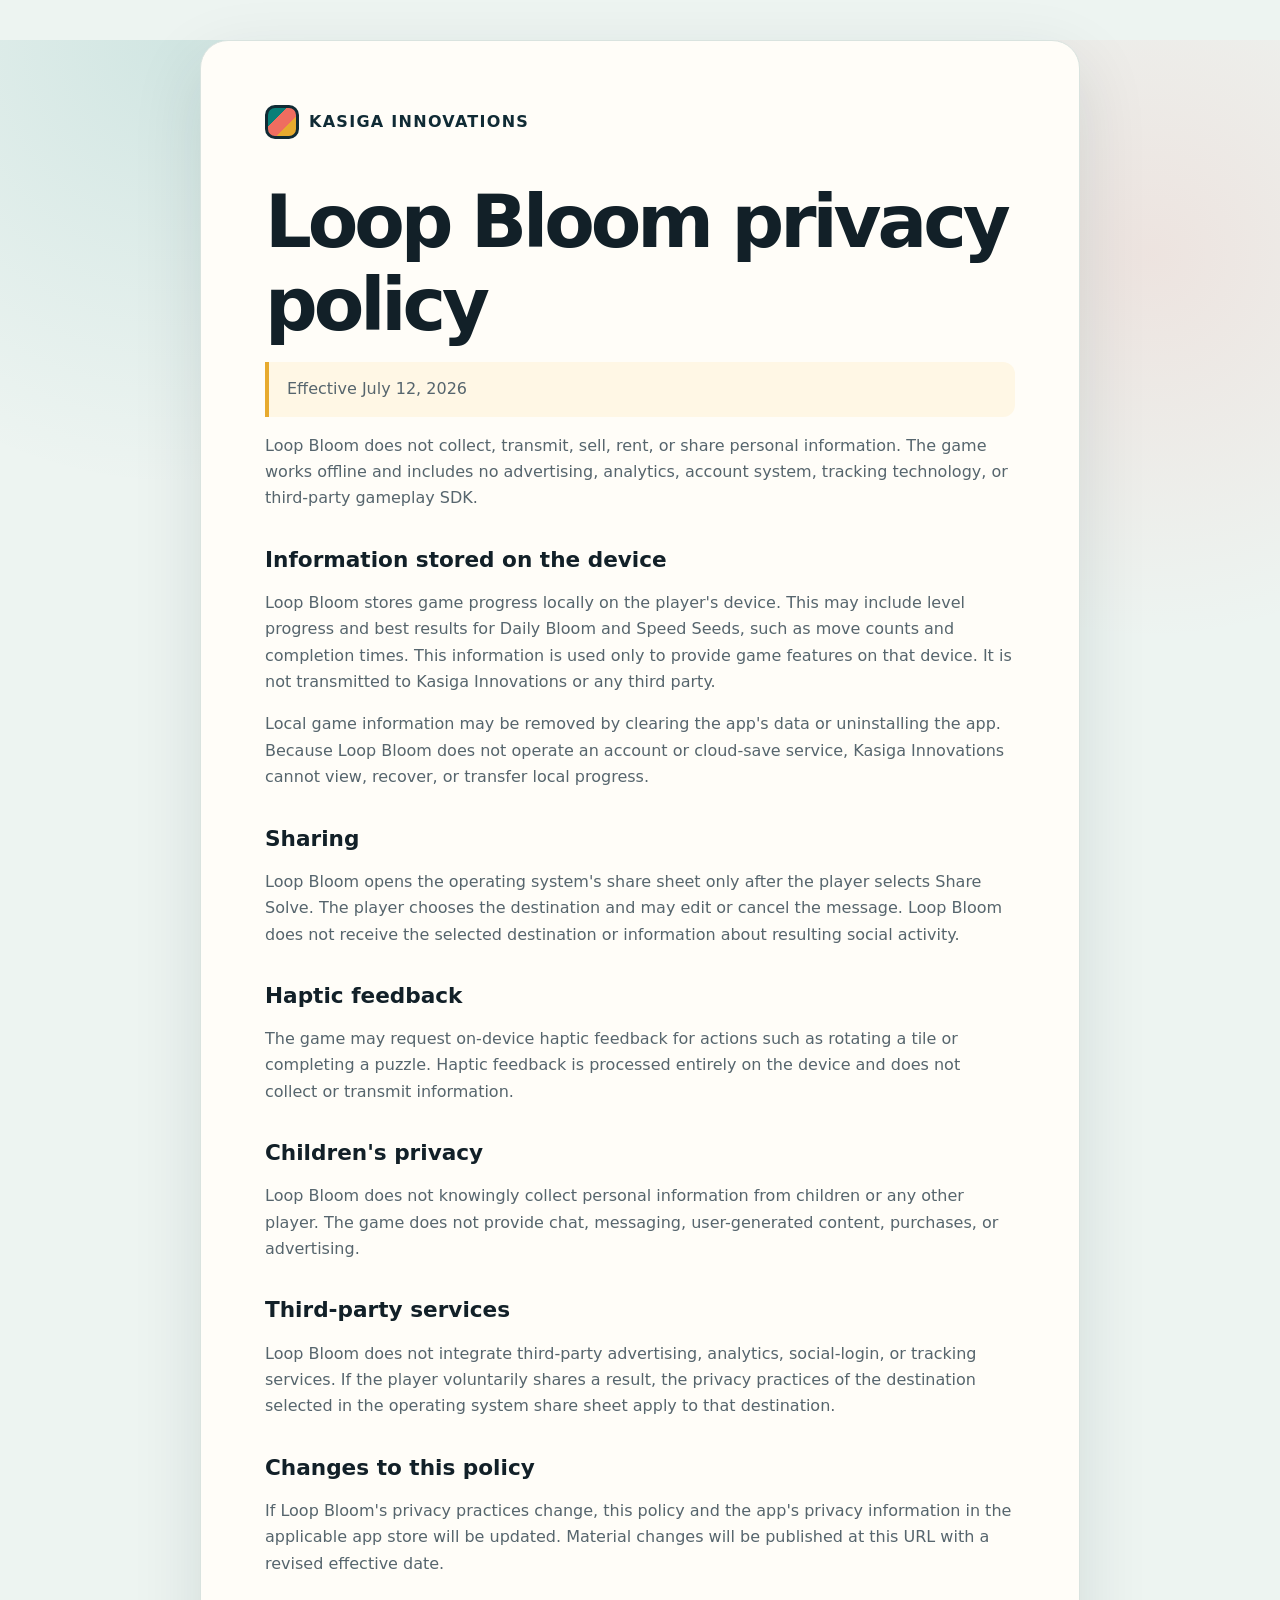
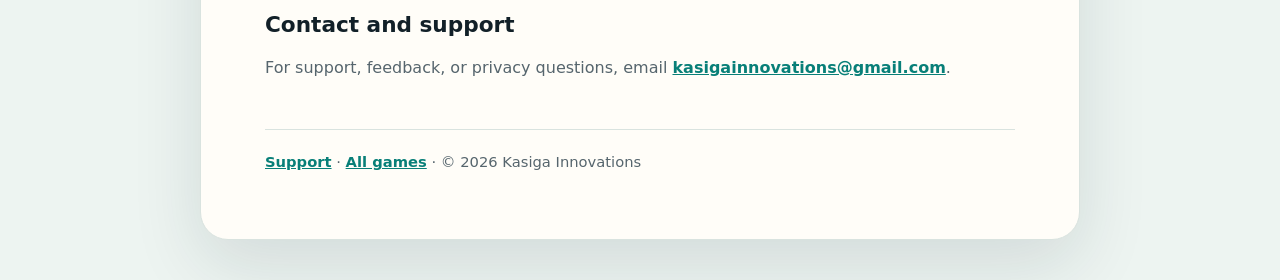
==== privacy/loop-bloom.html @ 2cda752e "Add files via upload" ====
<!doctype html>
<html lang="en">
<head>
  <meta charset="utf-8">
  <meta name="viewport" content="width=device-width, initial-scale=1">
  <meta name="description" content="Loop Bloom privacy policy from Kasiga Innovations.">
  <link rel="canonical" href="https://gsingh302.github.io/kasiga-app-support/privacy/loop-bloom.html">
  <title>Loop Bloom Privacy Policy</title>
  <link rel="stylesheet" href="../styles.css">
</head>
<body>
  <main>
    <div class="brand"><span class="mark" aria-hidden="true"></span>Kasiga Innovations</div>
    <h1>Loop Bloom privacy policy</h1>
    <p class="meta">Effective July 12, 2026</p>

    <p>Loop Bloom does not collect, transmit, sell, rent, or share personal information. The game works offline and includes no advertising, analytics, account system, tracking technology, or third-party gameplay SDK.</p>

    <h2>Information stored on the device</h2>
    <p>Loop Bloom stores game progress locally on the player's device. This may include level progress and best results for Daily Bloom and Speed Seeds, such as move counts and completion times. This information is used only to provide game features on that device. It is not transmitted to Kasiga Innovations or any third party.</p>
    <p>Local game information may be removed by clearing the app's data or uninstalling the app. Because Loop Bloom does not operate an account or cloud-save service, Kasiga Innovations cannot view, recover, or transfer local progress.</p>

    <h2>Sharing</h2>
    <p>Loop Bloom opens the operating system's share sheet only after the player selects Share Solve. The player chooses the destination and may edit or cancel the message. Loop Bloom does not receive the selected destination or information about resulting social activity.</p>

    <h2>Haptic feedback</h2>
    <p>The game may request on-device haptic feedback for actions such as rotating a tile or completing a puzzle. Haptic feedback is processed entirely on the device and does not collect or transmit information.</p>

    <h2>Children's privacy</h2>
    <p>Loop Bloom does not knowingly collect personal information from children or any other player. The game does not provide chat, messaging, user-generated content, purchases, or advertising.</p>

    <h2>Third-party services</h2>
    <p>Loop Bloom does not integrate third-party advertising, analytics, social-login, or tracking services. If the player voluntarily shares a result, the privacy practices of the destination selected in the operating system share sheet apply to that destination.</p>

    <h2>Changes to this policy</h2>
    <p>If Loop Bloom's privacy practices change, this policy and the app's privacy information in the applicable app store will be updated. Material changes will be published at this URL with a revised effective date.</p>

    <h2>Contact and support</h2>
    <p>For support, feedback, or privacy questions, email <a href="mailto:kasigainnovations@gmail.com">kasigainnovations@gmail.com</a>.</p>

    <footer>
      <a href="../support.html">Support</a>
      &middot;
      <a href="../index.html">All games</a>
      &middot;
      &copy; 2026 Kasiga Innovations
    </footer>
  </main>
</body>
</html>
---- styles.css ----
:root {
  color-scheme: light;
  --ink: #122028;
  --muted: #56656d;
  --paper: #fffdf8;
  --line: #d9e3df;
  --teal: #087f78;
  --coral: #ef6d60;
  --gold: #e7aa2f;
  --night: #102b35;
}

* { box-sizing: border-box; }

html { background: #edf4f1; }

body {
  margin: 0;
  color: var(--ink);
  background:
    radial-gradient(circle at 14% 0%, rgba(8, 127, 120, .12), transparent 28rem),
    radial-gradient(circle at 90% 12%, rgba(239, 109, 96, .12), transparent 24rem),
    #edf4f1;
  font: 16px/1.65 system-ui, -apple-system, BlinkMacSystemFont, "Segoe UI", sans-serif;
}

main {
  width: min(880px, calc(100% - 32px));
  margin: 40px auto;
  padding: clamp(28px, 6vw, 64px);
  background: var(--paper);
  border: 1px solid var(--line);
  border-radius: 28px;
  box-shadow: 0 24px 70px rgba(16, 43, 53, .12);
}

.brand {
  display: inline-flex;
  align-items: center;
  gap: 10px;
  color: var(--night);
  font-weight: 850;
  letter-spacing: .08em;
  text-transform: uppercase;
}

.mark {
  width: 34px;
  height: 34px;
  border: 3px solid var(--night);
  border-radius: 10px;
  background: linear-gradient(135deg, var(--teal) 0 33%, var(--coral) 33% 66%, var(--gold) 66%);
}

h1, h2 { line-height: 1.12; }
h1 { margin: 34px 0 12px; font-size: clamp(2.25rem, 7vw, 4.6rem); letter-spacing: -.055em; }
h2 { margin-top: 36px; font-size: 1.35rem; }
p, li { color: var(--muted); }
a { color: var(--teal); font-weight: 700; }

.lede { max-width: 64ch; font-size: 1.1rem; }
.grid { display: grid; grid-template-columns: repeat(auto-fit, minmax(210px, 1fr)); gap: 16px; margin: 30px 0; }
.card { padding: 22px; border: 1px solid var(--line); border-radius: 18px; background: #fff; }
.card h2 { margin: 0 0 6px; }
.card p { margin: 0 0 14px; }
.meta { padding: 14px 18px; border-left: 4px solid var(--gold); background: #fff7e5; border-radius: 0 12px 12px 0; }
footer { margin-top: 48px; padding-top: 20px; border-top: 1px solid var(--line); color: var(--muted); font-size: .92rem; }

@media (max-width: 560px) {
  main { width: min(100% - 18px, 880px); margin: 9px auto; border-radius: 20px; }
}
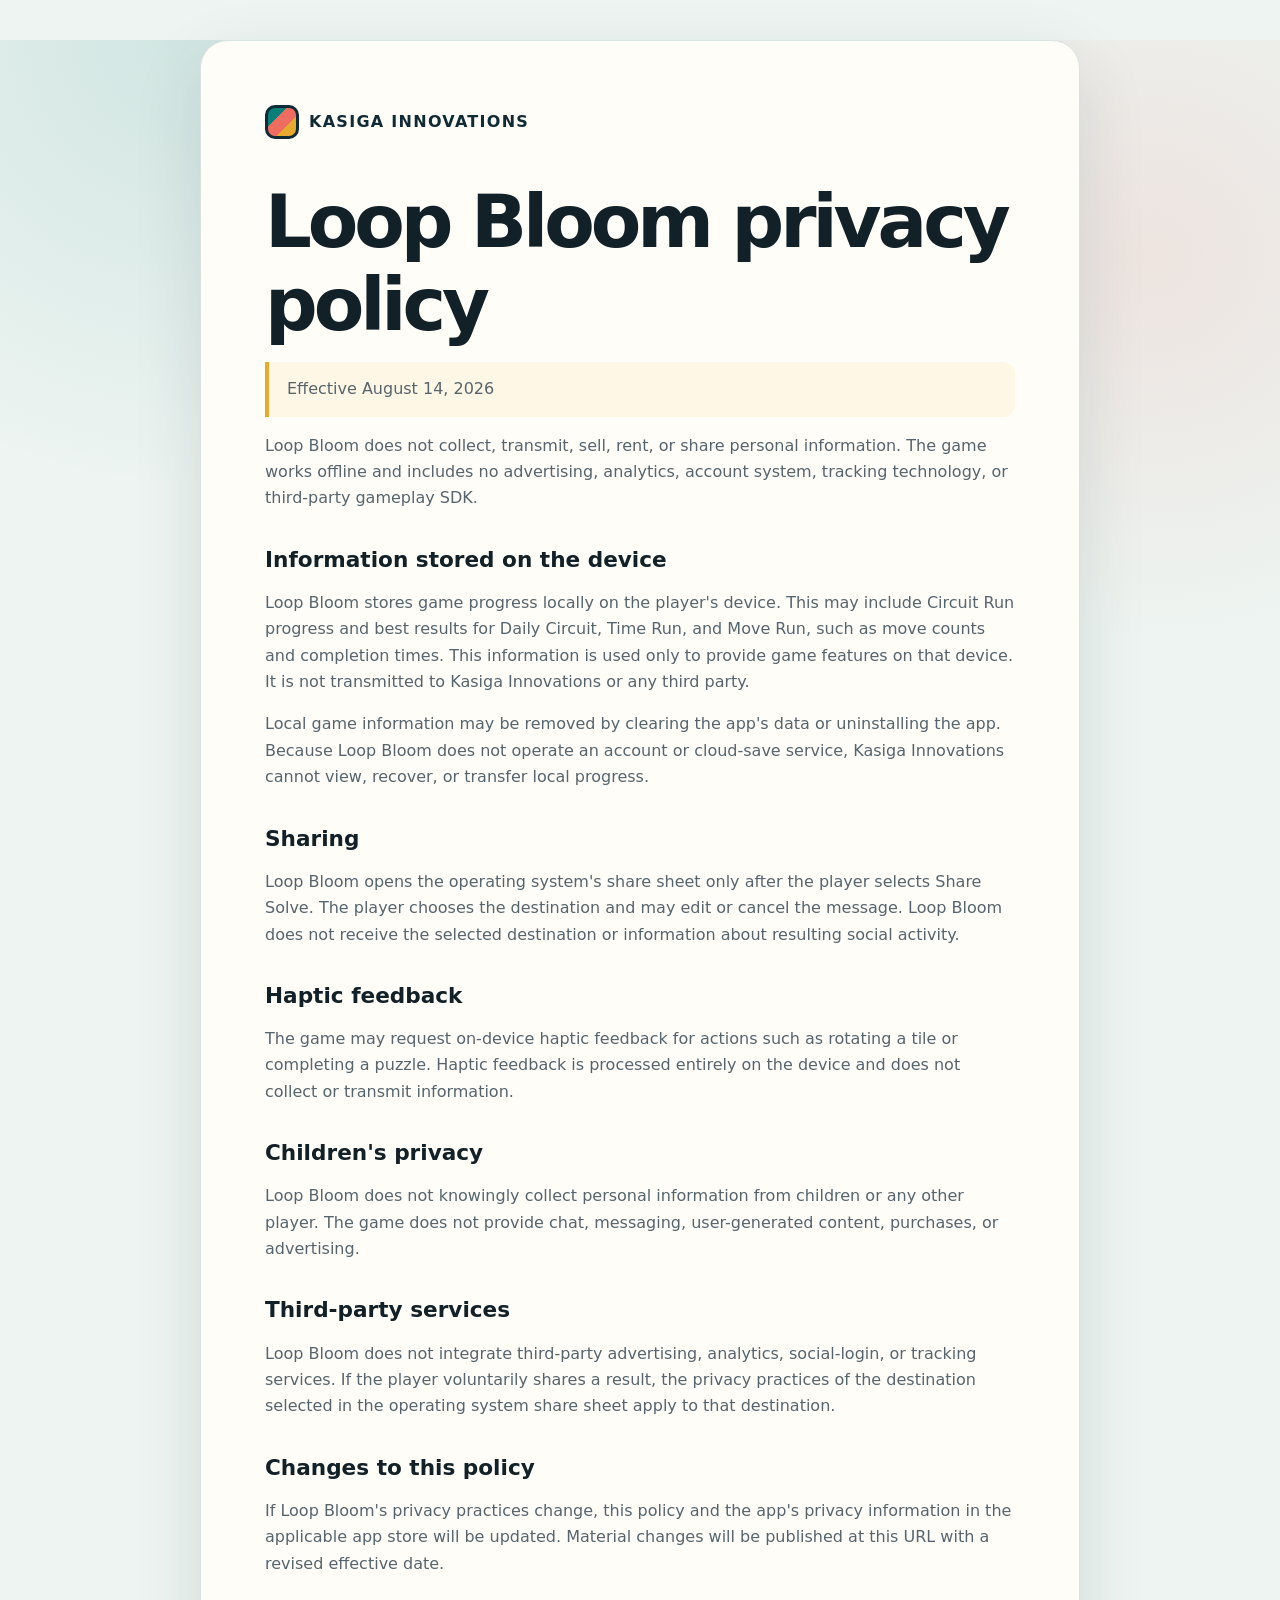
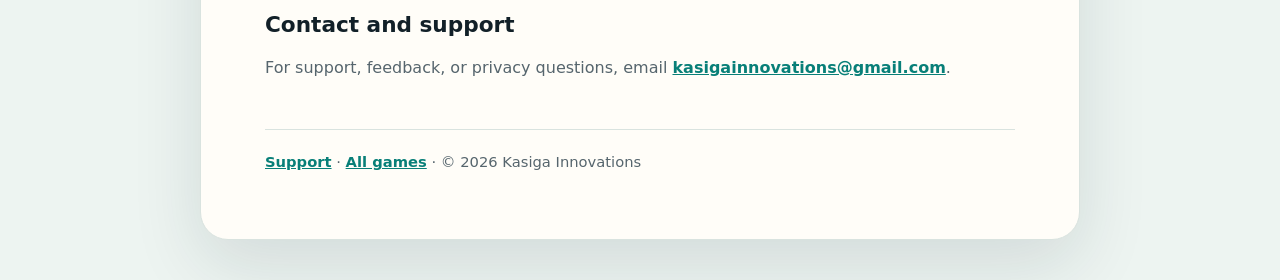
==== commit df09e133: "Update privacy policy effective date and content" ====
--- a/privacy/loop-bloom.html
+++ b/privacy/loop-bloom.html
@@ -12,12 +12,12 @@
   <main>
     <div class="brand"><span class="mark" aria-hidden="true"></span>Kasiga Innovations</div>
     <h1>Loop Bloom privacy policy</h1>
-    <p class="meta">Effective July 12, 2026</p>
+    <p class="meta">Effective August 14, 2026</p>
 
     <p>Loop Bloom does not collect, transmit, sell, rent, or share personal information. The game works offline and includes no advertising, analytics, account system, tracking technology, or third-party gameplay SDK.</p>
 
     <h2>Information stored on the device</h2>
-    <p>Loop Bloom stores game progress locally on the player's device. This may include level progress and best results for Daily Bloom and Speed Seeds, such as move counts and completion times. This information is used only to provide game features on that device. It is not transmitted to Kasiga Innovations or any third party.</p>
+    <p>Loop Bloom stores game progress locally on the player's device. This may include Circuit Run progress and best results for Daily Circuit, Time Run, and Move Run, such as move counts and completion times. This information is used only to provide game features on that device. It is not transmitted to Kasiga Innovations or any third party.</p>
     <p>Local game information may be removed by clearing the app's data or uninstalling the app. Because Loop Bloom does not operate an account or cloud-save service, Kasiga Innovations cannot view, recover, or transfer local progress.</p>
 
     <h2>Sharing</h2>
@@ -48,4 +48,3 @@
   </main>
 </body>
 </html>
-
